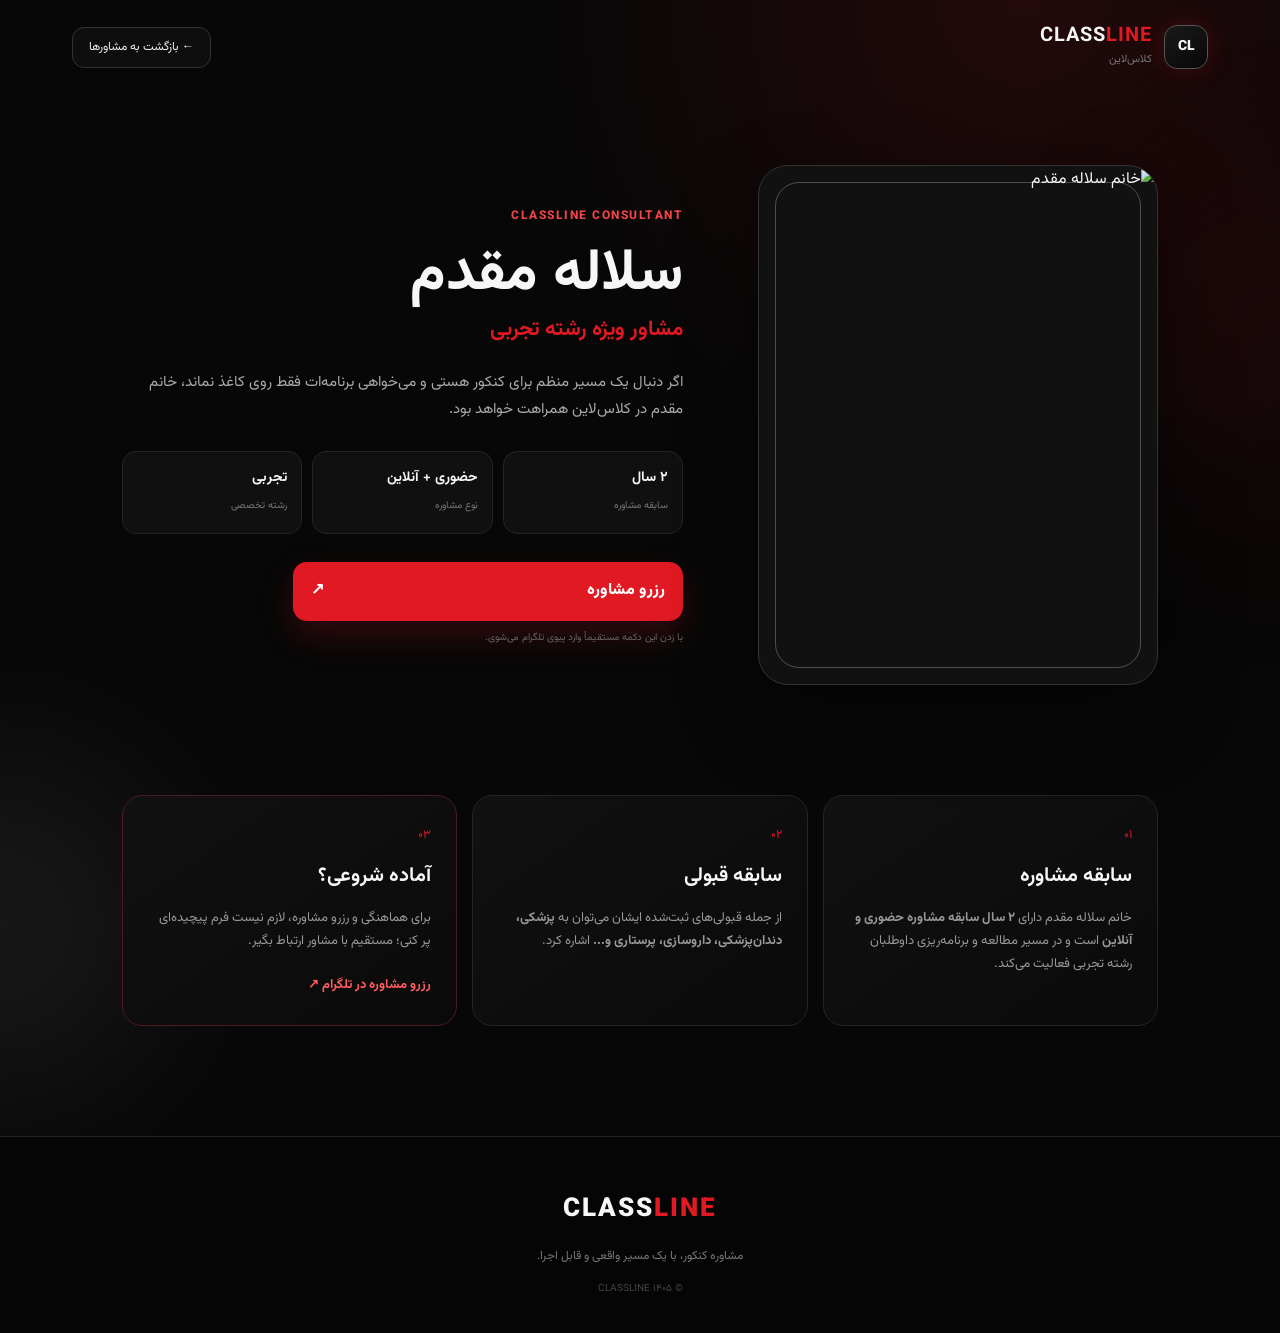
==== consultant.html @ 42ffed5f "Add files via upload" ====
<!DOCTYPE html>
<html lang="fa" dir="rtl">
<head>
<meta charset="UTF-8"><meta name="viewport" content="width=device-width, initial-scale=1.0"><meta name="theme-color" content="#090909">
<title>سلاله مقدم | مشاور کلاس‌لاین</title>
<link rel="preconnect" href="https://fonts.googleapis.com"><link rel="preconnect" href="https://fonts.gstatic.com" crossorigin>
<link href="https://fonts.googleapis.com/css2?family=Vazirmatn:wght@400;500;600;700;800;900&display=swap" rel="stylesheet"><link rel="stylesheet" href="style.css">
</head>
<body class="profile-page"><div class="glow glow-1"></div><div class="glow glow-2"></div>
<header class="nav"><a class="brand" href="index.html"><span class="brand-mark">CL</span><span><b>CLASS<span>LINE</span></b><small>کلاس‌لاین</small></span></a><a class="back" href="index.html">← بازگشت به مشاورها</a></header>
<main>
<section class="profile-hero">
  <div class="profile-photo"><div class="photo-ring"></div><img src="assets/salaleh-moghadam.jpg" alt="خانم سلاله مقدم"></div>
  <div class="profile-copy"><span class="kicker">CLASSLINE CONSULTANT</span><h1>سلاله مقدم</h1><h2>مشاور ویژه رشته تجربی</h2><p class="lead">اگر دنبال یک مسیر منظم برای کنکور هستی و می‌خواهی برنامه‌ات فقط روی کاغذ نماند، خانم مقدم در کلاس‌لاین همراهت خواهد بود.</p>
  <div class="stats"><div><strong>۲ سال</strong><span>سابقه مشاوره</span></div><div><strong>حضوری + آنلاین</strong><span>نوع مشاوره</span></div><div><strong>تجربی</strong><span>رشته تخصصی</span></div></div>
  <a class="reserve" href="https://t.me/mamadam_ak" target="_blank" rel="noopener"><span>رزرو مشاوره</span><b>↗</b></a>
  <small class="hint">با زدن این دکمه مستقیماً وارد پیوی تلگرام می‌شوی.</small>
  </div>
</section>
<section class="details"><div class="detail-box"><span class="number">۰۱</span><h3>سابقه مشاوره</h3><p>خانم سلاله مقدم دارای <strong>۲ سال سابقه مشاوره حضوری و آنلاین</strong> است و در مسیر مطالعه و برنامه‌ریزی داوطلبان رشته تجربی فعالیت می‌کند.</p></div><div class="detail-box"><span class="number">۰۲</span><h3>سابقه قبولی</h3><p>از جمله قبولی‌های ثبت‌شده ایشان می‌توان به <strong>پزشکی، دندان‌پزشکی، داروسازی، پرستاری و...</strong> اشاره کرد.</p></div><div class="detail-box highlight"><span class="number">۰۳</span><h3>آماده شروعی؟</h3><p>برای هماهنگی و رزرو مشاوره، لازم نیست فرم پیچیده‌ای پر کنی؛ مستقیم با مشاور ارتباط بگیر.</p><a href="https://t.me/mamadam_ak" target="_blank" rel="noopener">رزرو مشاوره در تلگرام ↗</a></div></section>
</main>
<footer><div class="footer-brand">CLASS<span>LINE</span></div><p>مشاوره کنکور، با یک مسیر واقعی و قابل اجرا.</p><small>© ۱۴۰۵ CLASSLINE</small></footer>
</body></html>
---- style.css ----
:root{--bg:#070707;--panel:#101010;--panel2:#151515;--red:#e01922;--red2:#ff3b3f;--white:#f6f6f6;--muted:#9a9a9a;--line:#252525}*{box-sizing:border-box}html{scroll-behavior:smooth}body{margin:0;background:radial-gradient(circle at 80% 0%,rgba(224,25,34,.13),transparent 30%),var(--bg);color:var(--white);font-family:Vazirmatn,Tahoma,sans-serif;line-height:1.8;overflow-x:hidden}.glow{position:fixed;width:350px;height:350px;border-radius:50%;filter:blur(100px);opacity:.08;pointer-events:none;z-index:-1}.glow-1{background:#e01922;top:20%;right:-180px}.glow-2{background:#fff;bottom:-200px;left:-180px}.nav{max-width:1180px;margin:auto;padding:25px 22px;display:flex;align-items:center;justify-content:space-between}.brand{display:flex;gap:12px;align-items:center;color:var(--white);text-decoration:none}.brand-mark{width:44px;height:44px;border:1px solid #555;border-radius:13px;display:grid;place-items:center;font-weight:900;font-size:14px;background:linear-gradient(145deg,#1a1a1a,#070707);box-shadow:0 0 25px rgba(224,25,34,.2)}.brand b{font-size:20px;letter-spacing:1px;display:block;line-height:1.1}.brand b span,.footer-brand span{color:var(--red)}.brand small{display:block;color:#777;font-size:11px;margin-top:3px}.telegram-mini,.back{border:1px solid #333;color:#eee;text-decoration:none;padding:9px 16px;border-radius:12px;font-size:13px;background:#0e0e0e;transition:.25s}.telegram-mini:hover,.back:hover{border-color:var(--red);color:#fff}.hero{max-width:1180px;margin:30px auto 100px;padding:40px 22px;min-height:540px;display:grid;grid-template-columns:1.2fr .8fr;align-items:center;gap:40px}.eyebrow,.kicker{color:#f04449;font-size:12px;font-weight:800;letter-spacing:1.5px}.hero h1{font-size:clamp(42px,6vw,76px);line-height:1.25;margin:16px 0;font-weight:900;letter-spacing:-2px}.hero h1 span{color:var(--red)}.hero p{color:var(--muted);max-width:650px;font-size:16px}.hero-btn{display:inline-flex;gap:25px;align-items:center;margin-top:20px;background:var(--red);color:white;text-decoration:none;padding:13px 21px;border-radius:13px;font-weight:700;box-shadow:0 10px 35px rgba(224,25,34,.18)}.hero-orb{width:330px;height:330px;border-radius:50%;margin:auto;display:grid;place-items:center;position:relative;background:radial-gradient(circle,#191919 0%,#0a0a0a 62%,transparent 63%)}.ring,.ring:after{position:absolute;inset:0;border-radius:50%;border:1px solid rgba(255,255,255,.4);box-shadow:0 0 35px rgba(224,25,34,.35)}.ring:after{content:"";inset:14px;border-color:var(--red);box-shadow:none}.orb-text{text-align:center;font-size:68px;font-weight:900;line-height:.8;opacity:.9}.orb-text small{font-size:10px;letter-spacing:4px;color:#777}.section,.why{max-width:1180px;margin:0 auto 100px;padding:0 22px}.section-head{display:flex;justify-content:space-between;gap:30px;align-items:end;margin-bottom:30px}.section-head h2{font-size:34px;margin:7px 0 0}.section-head p{color:var(--muted);max-width:430px;font-size:14px}.grid{display:grid;grid-template-columns:repeat(3,1fr);gap:18px}.card{display:block;color:inherit;text-decoration:none;background:linear-gradient(145deg,#151515,#0c0c0c);border:1px solid var(--line);border-radius:22px;overflow:hidden;transition:.3s;min-height:450px}.card:hover{transform:translateY(-6px);border-color:#4b1b1e;box-shadow:0 20px 50px rgba(0,0,0,.35)}.card-photo{height:285px;position:relative;overflow:hidden;background:#111}.card-photo img{width:100%;height:100%;object-fit:cover;object-position:center 38%;filter:saturate(.9);transition:.4s}.card:hover img{transform:scale(1.04)}.online{position:absolute;bottom:12px;right:12px;background:rgba(0,0,0,.75);border:1px solid #3a3a3a;border-radius:9px;padding:4px 9px;font-size:11px}.card-body{padding:20px}.tag{font-size:11px;color:#ff666b;background:rgba(224,25,34,.09);border:1px solid rgba(224,25,34,.2);padding:4px 9px;border-radius:8px}.card h3{font-size:25px;margin:12px 0 2px}.card p{color:var(--muted);font-size:13px;margin:0}.card-link{margin-top:20px;color:#ddd;font-size:13px;display:flex;justify-content:space-between}.coming{cursor:default;opacity:.58;display:flex;flex-direction:column}.coming-icon{height:285px;display:grid;place-items:center;font-size:80px;font-weight:200;color:#333;background:radial-gradient(circle,#181818,#0b0b0b)}.features{display:grid;grid-template-columns:repeat(3,1fr);gap:15px}.features>div{padding:25px;border:1px solid var(--line);border-radius:18px;background:#0c0c0c}.features b,.number{color:var(--red);font-size:12px}.features h3{margin:10px 0 3px}.features p{color:var(--muted);font-size:13px}.profile-hero{max-width:1080px;margin:50px auto 90px;padding:20px 22px;display:grid;grid-template-columns:400px 1fr;gap:75px;align-items:center}.profile-photo{height:520px;border-radius:30px;background:#111;border:1px solid #333;position:relative;overflow:hidden;box-shadow:0 30px 80px rgba(0,0,0,.45)}.profile-photo img{width:100%;height:100%;object-fit:cover;object-position:center 40%}.photo-ring{position:absolute;inset:16px;border:1px solid rgba(255,255,255,.25);border-radius:24px;z-index:2;pointer-events:none}.profile-copy h1{font-size:58px;line-height:1.2;margin:10px 0 0}.profile-copy h2{color:var(--red);font-size:21px;margin:0 0 20px}.lead{color:#aaa;font-size:15px;max-width:650px}.stats{display:grid;grid-template-columns:repeat(3,1fr);gap:10px;margin:28px 0}.stats div{background:#101010;border:1px solid #252525;border-radius:14px;padding:14px}.stats strong{display:block;font-size:14px}.stats span{font-size:10px;color:#777}.reserve{display:flex;align-items:center;justify-content:space-between;text-decoration:none;color:white;background:var(--red);padding:15px 18px;border-radius:14px;font-weight:800;max-width:390px;box-shadow:0 14px 35px rgba(224,25,34,.2);transition:.25s}.reserve:hover{transform:translateY(-2px);background:#f1252d}.hint{display:block;color:#666;font-size:10px;margin-top:8px}.details{max-width:1080px;margin:0 auto 110px;padding:0 22px;display:grid;grid-template-columns:repeat(3,1fr);gap:15px}.detail-box{padding:25px;border:1px solid var(--line);border-radius:20px;background:linear-gradient(145deg,#111,#0a0a0a)}.detail-box h3{font-size:20px;margin:8px 0}.detail-box p{color:#999;font-size:13px}.detail-box.highlight{border-color:#4b1b1e}.detail-box a{display:inline-block;color:#ff5c61;text-decoration:none;font-size:13px;font-weight:700;margin-top:8px}footer{border-top:1px solid var(--line);text-align:center;padding:50px 22px 35px;background:#050505}footer .footer-brand{font-size:26px;font-weight:900;letter-spacing:2px}footer p{color:#777;font-size:12px}footer a{color:#eee;text-decoration:none;font-size:13px;display:inline-block;margin:8px 0 20px}footer small{display:block;color:#444;font-size:10px}.back{font-size:12px}
@media(max-width:800px){.nav{padding:18px}.telegram-mini{font-size:11px;padding:7px 10px}.hero{grid-template-columns:1fr;text-align:center;margin-top:5px;padding-top:35px}.hero p{margin-left:auto;margin-right:auto}.hero-orb{width:250px;height:250px;order:-1}.orb-text{font-size:50px}.section-head{display:block}.section-head p{margin-top:8px}.grid,.features,.details{grid-template-columns:1fr}.profile-hero{grid-template-columns:1fr;gap:35px;margin-top:25px}.profile-photo{height:430px;max-width:430px;margin:auto;width:100%}.profile-copy{text-align:right}.profile-copy h1{font-size:44px}.stats{grid-template-columns:1fr 1fr}.stats div:last-child{grid-column:1/-1}.reserve{max-width:none}.back{padding:7px 10px;font-size:10px}}
@media(max-width:430px){.brand b{font-size:16px}.brand-mark{width:38px;height:38px}.hero h1{font-size:39px}.hero-orb{width:220px;height:220px}.card-photo,.coming-icon{height:260px}.profile-photo{height:380px}.stats{grid-template-columns:1fr}.stats div:last-child{grid-column:auto}}
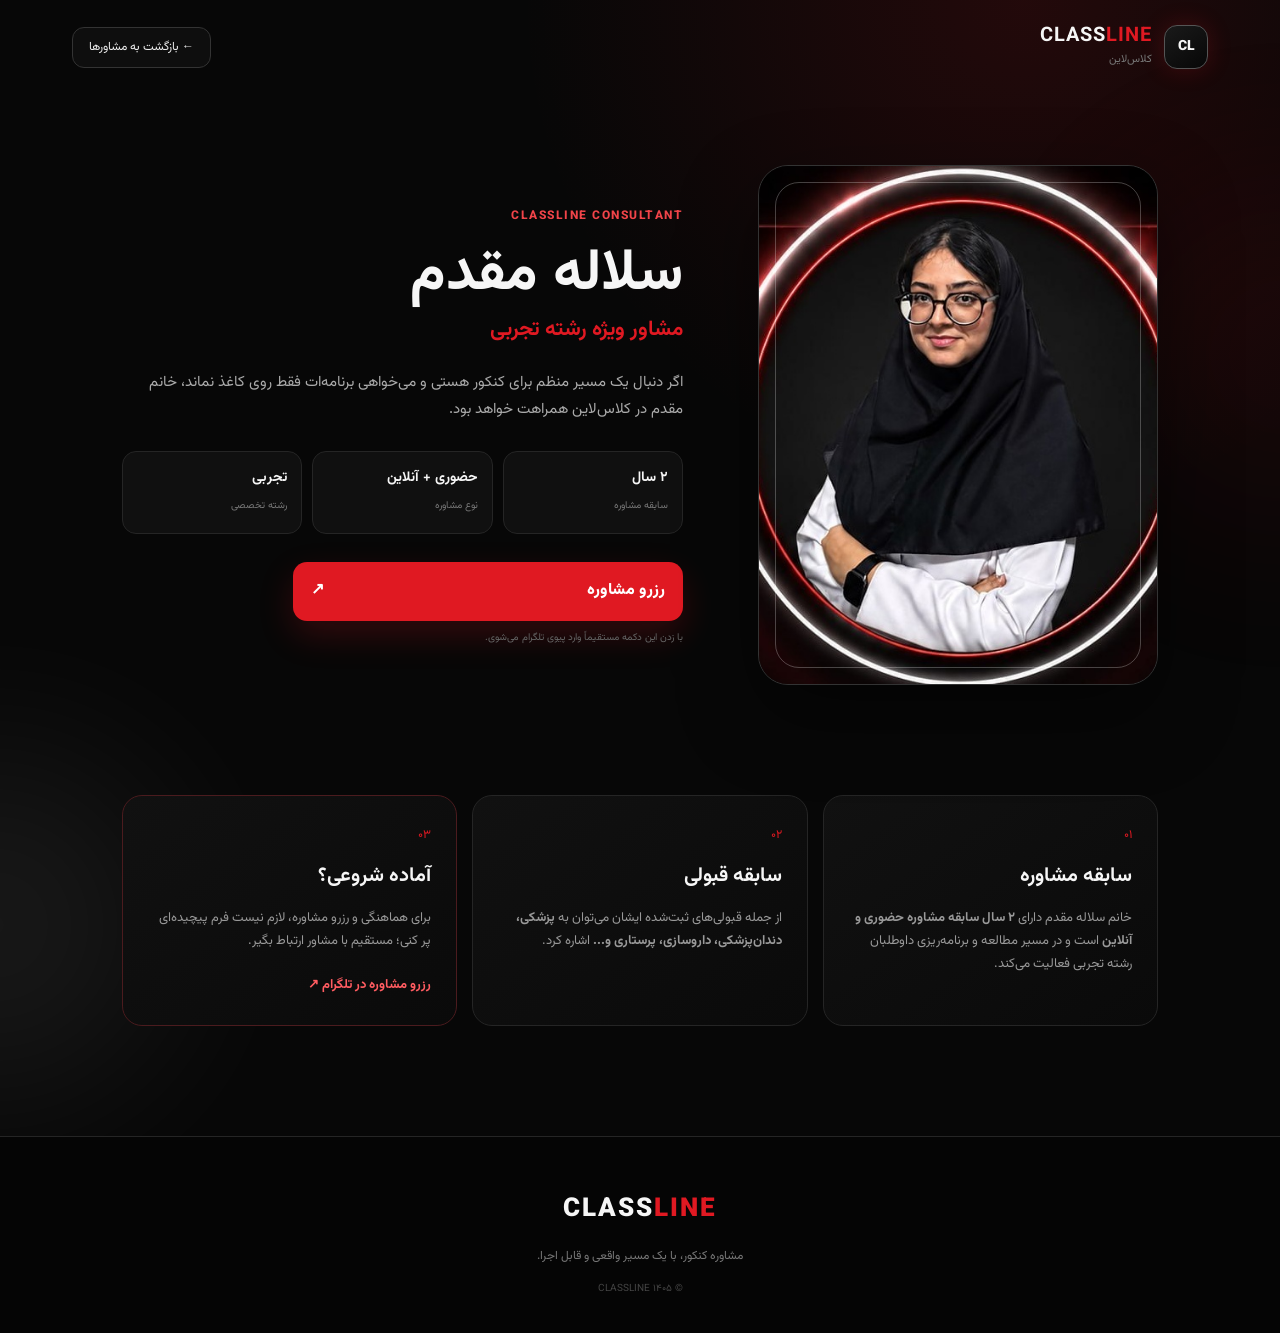
==== commit 2d8072e7: "Add files via upload" ====
--- a/consultant.html
+++ b/consultant.html
@@ -10,7 +10,7 @@
 <header class="nav"><a class="brand" href="index.html"><span class="brand-mark">CL</span><span><b>CLASS<span>LINE</span></b><small>کلاس‌لاین</small></span></a><a class="back" href="index.html">← بازگشت به مشاورها</a></header>
 <main>
 <section class="profile-hero">
-  <div class="profile-photo"><div class="photo-ring"></div><img src="assets/salaleh-moghadam.jpg" alt="خانم سلاله مقدم"></div>
+  <div class="profile-photo"><div class="photo-ring"></div><img src="salaleh-moghadam.jpg" alt="خانم سلاله مقدم"></div>
   <div class="profile-copy"><span class="kicker">CLASSLINE CONSULTANT</span><h1>سلاله مقدم</h1><h2>مشاور ویژه رشته تجربی</h2><p class="lead">اگر دنبال یک مسیر منظم برای کنکور هستی و می‌خواهی برنامه‌ات فقط روی کاغذ نماند، خانم مقدم در کلاس‌لاین همراهت خواهد بود.</p>
   <div class="stats"><div><strong>۲ سال</strong><span>سابقه مشاوره</span></div><div><strong>حضوری + آنلاین</strong><span>نوع مشاوره</span></div><div><strong>تجربی</strong><span>رشته تخصصی</span></div></div>
   <a class="reserve" href="https://t.me/mamadam_ak" target="_blank" rel="noopener"><span>رزرو مشاوره</span><b>↗</b></a>
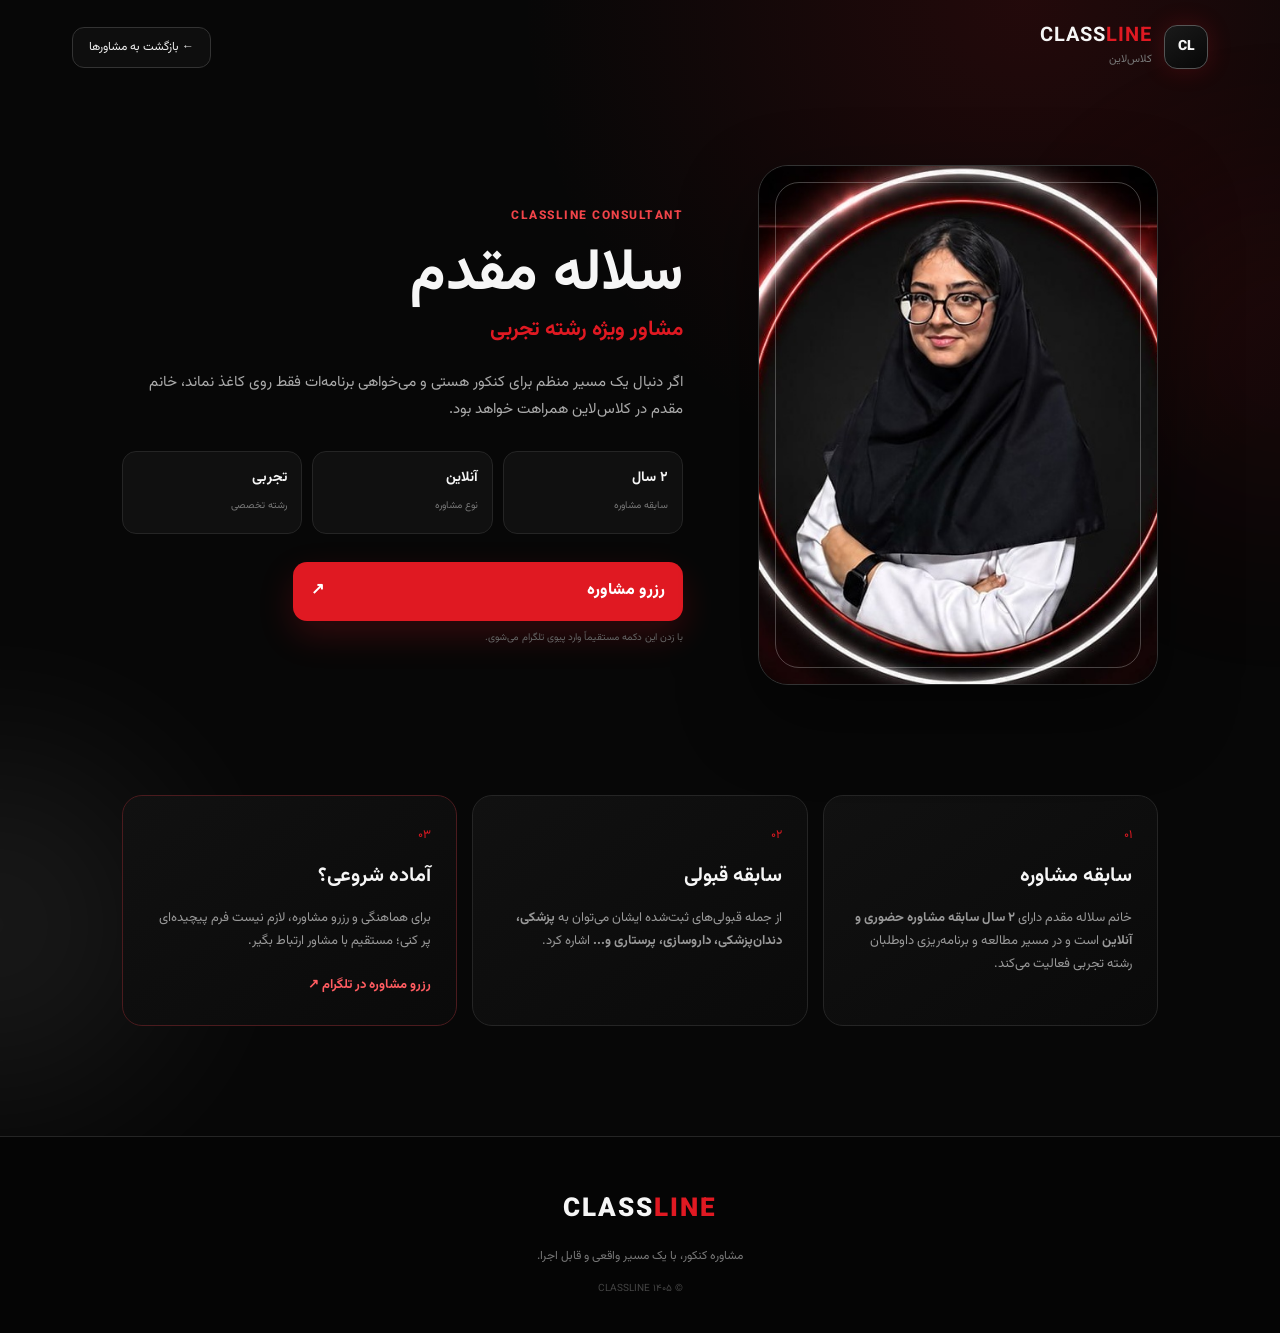
==== commit 8b62edb4: "Update consultant.html" ====
--- a/consultant.html
+++ b/consultant.html
@@ -12,7 +12,7 @@
 <section class="profile-hero">
   <div class="profile-photo"><div class="photo-ring"></div><img src="salaleh-moghadam.jpg" alt="خانم سلاله مقدم"></div>
   <div class="profile-copy"><span class="kicker">CLASSLINE CONSULTANT</span><h1>سلاله مقدم</h1><h2>مشاور ویژه رشته تجربی</h2><p class="lead">اگر دنبال یک مسیر منظم برای کنکور هستی و می‌خواهی برنامه‌ات فقط روی کاغذ نماند، خانم مقدم در کلاس‌لاین همراهت خواهد بود.</p>
-  <div class="stats"><div><strong>۲ سال</strong><span>سابقه مشاوره</span></div><div><strong>حضوری + آنلاین</strong><span>نوع مشاوره</span></div><div><strong>تجربی</strong><span>رشته تخصصی</span></div></div>
+  <div class="stats"><div><strong>۲ سال</strong><span>سابقه مشاوره</span></div><div><strong> آنلاین</strong><span>نوع مشاوره</span></div><div><strong>تجربی</strong><span>رشته تخصصی</span></div></div>
   <a class="reserve" href="https://t.me/mamadam_ak" target="_blank" rel="noopener"><span>رزرو مشاوره</span><b>↗</b></a>
   <small class="hint">با زدن این دکمه مستقیماً وارد پیوی تلگرام می‌شوی.</small>
   </div>
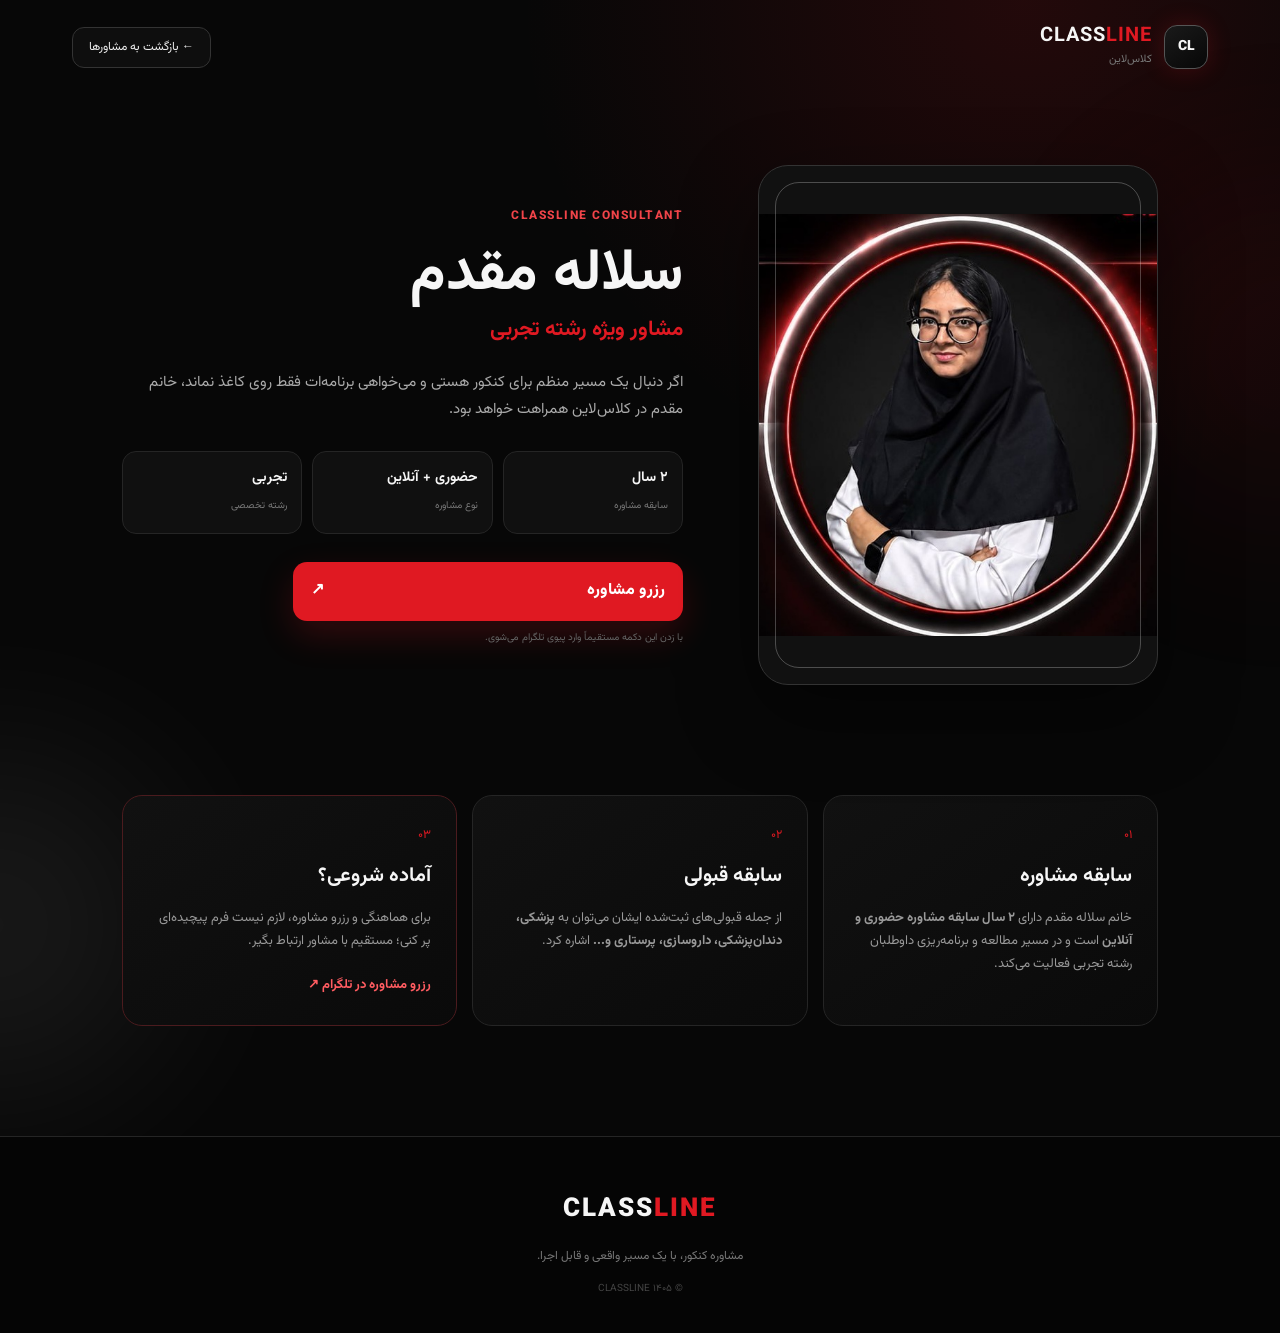
==== commit b8a6e3f0: "Add files via upload" ====
--- a/consultant.html
+++ b/consultant.html
@@ -12,7 +12,7 @@
 <section class="profile-hero">
   <div class="profile-photo"><div class="photo-ring"></div><img src="salaleh-moghadam.jpg" alt="خانم سلاله مقدم"></div>
   <div class="profile-copy"><span class="kicker">CLASSLINE CONSULTANT</span><h1>سلاله مقدم</h1><h2>مشاور ویژه رشته تجربی</h2><p class="lead">اگر دنبال یک مسیر منظم برای کنکور هستی و می‌خواهی برنامه‌ات فقط روی کاغذ نماند، خانم مقدم در کلاس‌لاین همراهت خواهد بود.</p>
-  <div class="stats"><div><strong>۲ سال</strong><span>سابقه مشاوره</span></div><div><strong> آنلاین</strong><span>نوع مشاوره</span></div><div><strong>تجربی</strong><span>رشته تخصصی</span></div></div>
+  <div class="stats"><div><strong>۲ سال</strong><span>سابقه مشاوره</span></div><div><strong>حضوری + آنلاین</strong><span>نوع مشاوره</span></div><div><strong>تجربی</strong><span>رشته تخصصی</span></div></div>
   <a class="reserve" href="https://t.me/mamadam_ak" target="_blank" rel="noopener"><span>رزرو مشاوره</span><b>↗</b></a>
   <small class="hint">با زدن این دکمه مستقیماً وارد پیوی تلگرام می‌شوی.</small>
   </div>
--- a/style.css
+++ b/style.css
@@ -1,3 +1,3 @@
-:root{--bg:#070707;--panel:#101010;--panel2:#151515;--red:#e01922;--red2:#ff3b3f;--white:#f6f6f6;--muted:#9a9a9a;--line:#252525}*{box-sizing:border-box}html{scroll-behavior:smooth}body{margin:0;background:radial-gradient(circle at 80% 0%,rgba(224,25,34,.13),transparent 30%),var(--bg);color:var(--white);font-family:Vazirmatn,Tahoma,sans-serif;line-height:1.8;overflow-x:hidden}.glow{position:fixed;width:350px;height:350px;border-radius:50%;filter:blur(100px);opacity:.08;pointer-events:none;z-index:-1}.glow-1{background:#e01922;top:20%;right:-180px}.glow-2{background:#fff;bottom:-200px;left:-180px}.nav{max-width:1180px;margin:auto;padding:25px 22px;display:flex;align-items:center;justify-content:space-between}.brand{display:flex;gap:12px;align-items:center;color:var(--white);text-decoration:none}.brand-mark{width:44px;height:44px;border:1px solid #555;border-radius:13px;display:grid;place-items:center;font-weight:900;font-size:14px;background:linear-gradient(145deg,#1a1a1a,#070707);box-shadow:0 0 25px rgba(224,25,34,.2)}.brand b{font-size:20px;letter-spacing:1px;display:block;line-height:1.1}.brand b span,.footer-brand span{color:var(--red)}.brand small{display:block;color:#777;font-size:11px;margin-top:3px}.telegram-mini,.back{border:1px solid #333;color:#eee;text-decoration:none;padding:9px 16px;border-radius:12px;font-size:13px;background:#0e0e0e;transition:.25s}.telegram-mini:hover,.back:hover{border-color:var(--red);color:#fff}.hero{max-width:1180px;margin:30px auto 100px;padding:40px 22px;min-height:540px;display:grid;grid-template-columns:1.2fr .8fr;align-items:center;gap:40px}.eyebrow,.kicker{color:#f04449;font-size:12px;font-weight:800;letter-spacing:1.5px}.hero h1{font-size:clamp(42px,6vw,76px);line-height:1.25;margin:16px 0;font-weight:900;letter-spacing:-2px}.hero h1 span{color:var(--red)}.hero p{color:var(--muted);max-width:650px;font-size:16px}.hero-btn{display:inline-flex;gap:25px;align-items:center;margin-top:20px;background:var(--red);color:white;text-decoration:none;padding:13px 21px;border-radius:13px;font-weight:700;box-shadow:0 10px 35px rgba(224,25,34,.18)}.hero-orb{width:330px;height:330px;border-radius:50%;margin:auto;display:grid;place-items:center;position:relative;background:radial-gradient(circle,#191919 0%,#0a0a0a 62%,transparent 63%)}.ring,.ring:after{position:absolute;inset:0;border-radius:50%;border:1px solid rgba(255,255,255,.4);box-shadow:0 0 35px rgba(224,25,34,.35)}.ring:after{content:"";inset:14px;border-color:var(--red);box-shadow:none}.orb-text{text-align:center;font-size:68px;font-weight:900;line-height:.8;opacity:.9}.orb-text small{font-size:10px;letter-spacing:4px;color:#777}.section,.why{max-width:1180px;margin:0 auto 100px;padding:0 22px}.section-head{display:flex;justify-content:space-between;gap:30px;align-items:end;margin-bottom:30px}.section-head h2{font-size:34px;margin:7px 0 0}.section-head p{color:var(--muted);max-width:430px;font-size:14px}.grid{display:grid;grid-template-columns:repeat(3,1fr);gap:18px}.card{display:block;color:inherit;text-decoration:none;background:linear-gradient(145deg,#151515,#0c0c0c);border:1px solid var(--line);border-radius:22px;overflow:hidden;transition:.3s;min-height:450px}.card:hover{transform:translateY(-6px);border-color:#4b1b1e;box-shadow:0 20px 50px rgba(0,0,0,.35)}.card-photo{height:285px;position:relative;overflow:hidden;background:#111}.card-photo img{width:100%;height:100%;object-fit:cover;object-position:center 38%;filter:saturate(.9);transition:.4s}.card:hover img{transform:scale(1.04)}.online{position:absolute;bottom:12px;right:12px;background:rgba(0,0,0,.75);border:1px solid #3a3a3a;border-radius:9px;padding:4px 9px;font-size:11px}.card-body{padding:20px}.tag{font-size:11px;color:#ff666b;background:rgba(224,25,34,.09);border:1px solid rgba(224,25,34,.2);padding:4px 9px;border-radius:8px}.card h3{font-size:25px;margin:12px 0 2px}.card p{color:var(--muted);font-size:13px;margin:0}.card-link{margin-top:20px;color:#ddd;font-size:13px;display:flex;justify-content:space-between}.coming{cursor:default;opacity:.58;display:flex;flex-direction:column}.coming-icon{height:285px;display:grid;place-items:center;font-size:80px;font-weight:200;color:#333;background:radial-gradient(circle,#181818,#0b0b0b)}.features{display:grid;grid-template-columns:repeat(3,1fr);gap:15px}.features>div{padding:25px;border:1px solid var(--line);border-radius:18px;background:#0c0c0c}.features b,.number{color:var(--red);font-size:12px}.features h3{margin:10px 0 3px}.features p{color:var(--muted);font-size:13px}.profile-hero{max-width:1080px;margin:50px auto 90px;padding:20px 22px;display:grid;grid-template-columns:400px 1fr;gap:75px;align-items:center}.profile-photo{height:520px;border-radius:30px;background:#111;border:1px solid #333;position:relative;overflow:hidden;box-shadow:0 30px 80px rgba(0,0,0,.45)}.profile-photo img{width:100%;height:100%;object-fit:cover;object-position:center 40%}.photo-ring{position:absolute;inset:16px;border:1px solid rgba(255,255,255,.25);border-radius:24px;z-index:2;pointer-events:none}.profile-copy h1{font-size:58px;line-height:1.2;margin:10px 0 0}.profile-copy h2{color:var(--red);font-size:21px;margin:0 0 20px}.lead{color:#aaa;font-size:15px;max-width:650px}.stats{display:grid;grid-template-columns:repeat(3,1fr);gap:10px;margin:28px 0}.stats div{background:#101010;border:1px solid #252525;border-radius:14px;padding:14px}.stats strong{display:block;font-size:14px}.stats span{font-size:10px;color:#777}.reserve{display:flex;align-items:center;justify-content:space-between;text-decoration:none;color:white;background:var(--red);padding:15px 18px;border-radius:14px;font-weight:800;max-width:390px;box-shadow:0 14px 35px rgba(224,25,34,.2);transition:.25s}.reserve:hover{transform:translateY(-2px);background:#f1252d}.hint{display:block;color:#666;font-size:10px;margin-top:8px}.details{max-width:1080px;margin:0 auto 110px;padding:0 22px;display:grid;grid-template-columns:repeat(3,1fr);gap:15px}.detail-box{padding:25px;border:1px solid var(--line);border-radius:20px;background:linear-gradient(145deg,#111,#0a0a0a)}.detail-box h3{font-size:20px;margin:8px 0}.detail-box p{color:#999;font-size:13px}.detail-box.highlight{border-color:#4b1b1e}.detail-box a{display:inline-block;color:#ff5c61;text-decoration:none;font-size:13px;font-weight:700;margin-top:8px}footer{border-top:1px solid var(--line);text-align:center;padding:50px 22px 35px;background:#050505}footer .footer-brand{font-size:26px;font-weight:900;letter-spacing:2px}footer p{color:#777;font-size:12px}footer a{color:#eee;text-decoration:none;font-size:13px;display:inline-block;margin:8px 0 20px}footer small{display:block;color:#444;font-size:10px}.back{font-size:12px}
+:root{--bg:#070707;--panel:#101010;--panel2:#151515;--red:#e01922;--red2:#ff3b3f;--white:#f6f6f6;--muted:#9a9a9a;--line:#252525}*{box-sizing:border-box}html{scroll-behavior:smooth}body{margin:0;background:radial-gradient(circle at 80% 0%,rgba(224,25,34,.13),transparent 30%),var(--bg);color:var(--white);font-family:Vazirmatn,Tahoma,sans-serif;line-height:1.8;overflow-x:hidden}.glow{position:fixed;width:350px;height:350px;border-radius:50%;filter:blur(100px);opacity:.08;pointer-events:none;z-index:-1}.glow-1{background:#e01922;top:20%;right:-180px}.glow-2{background:#fff;bottom:-200px;left:-180px}.nav{max-width:1180px;margin:auto;padding:25px 22px;display:flex;align-items:center;justify-content:space-between}.brand{display:flex;gap:12px;align-items:center;color:var(--white);text-decoration:none}.brand-mark{width:44px;height:44px;border:1px solid #555;border-radius:13px;display:grid;place-items:center;font-weight:900;font-size:14px;background:linear-gradient(145deg,#1a1a1a,#070707);box-shadow:0 0 25px rgba(224,25,34,.2)}.brand b{font-size:20px;letter-spacing:1px;display:block;line-height:1.1}.brand b span,.footer-brand span{color:var(--red)}.brand small{display:block;color:#777;font-size:11px;margin-top:3px}.telegram-mini,.back{border:1px solid #333;color:#eee;text-decoration:none;padding:9px 16px;border-radius:12px;font-size:13px;background:#0e0e0e;transition:.25s}.telegram-mini:hover,.back:hover{border-color:var(--red);color:#fff}.hero{max-width:1180px;margin:30px auto 100px;padding:40px 22px;min-height:540px;display:grid;grid-template-columns:1.2fr .8fr;align-items:center;gap:40px}.eyebrow,.kicker{color:#f04449;font-size:12px;font-weight:800;letter-spacing:1.5px}.hero h1{font-size:clamp(42px,6vw,76px);line-height:1.25;margin:16px 0;font-weight:900;letter-spacing:-2px}.hero h1 span{color:var(--red)}.hero p{color:var(--muted);max-width:650px;font-size:16px}.hero-btn{display:inline-flex;gap:25px;align-items:center;margin-top:20px;background:var(--red);color:white;text-decoration:none;padding:13px 21px;border-radius:13px;font-weight:700;box-shadow:0 10px 35px rgba(224,25,34,.18)}.hero-orb{width:330px;height:330px;border-radius:50%;margin:auto;display:grid;place-items:center;position:relative;background:radial-gradient(circle,#191919 0%,#0a0a0a 62%,transparent 63%)}.ring,.ring:after{position:absolute;inset:0;border-radius:50%;border:1px solid rgba(255,255,255,.4);box-shadow:0 0 35px rgba(224,25,34,.35)}.ring:after{content:"";inset:14px;border-color:var(--red);box-shadow:none}.orb-text{text-align:center;font-size:68px;font-weight:900;line-height:.8;opacity:.9}.orb-text small{font-size:10px;letter-spacing:4px;color:#777}.section,.why{max-width:1180px;margin:0 auto 100px;padding:0 22px}.section-head{display:flex;justify-content:space-between;gap:30px;align-items:end;margin-bottom:30px}.section-head h2{font-size:34px;margin:7px 0 0}.section-head p{color:var(--muted);max-width:430px;font-size:14px}.grid{display:grid;grid-template-columns:repeat(3,1fr);gap:18px}.card{display:block;color:inherit;text-decoration:none;background:linear-gradient(145deg,#151515,#0c0c0c);border:1px solid var(--line);border-radius:22px;overflow:hidden;transition:.3s;min-height:450px}.card:hover{transform:translateY(-6px);border-color:#4b1b1e;box-shadow:0 20px 50px rgba(0,0,0,.35)}.card-photo{height:285px;position:relative;overflow:hidden;background:#111}.card-photo img{width:100%;height:100%;object-fit:contain;object-position:center;filter:saturate(.9);transition:.4s}.card:hover img{transform:none}.online{position:absolute;bottom:12px;right:12px;background:rgba(0,0,0,.75);border:1px solid #3a3a3a;border-radius:9px;padding:4px 9px;font-size:11px}.card-body{padding:20px}.tag{font-size:11px;color:#ff666b;background:rgba(224,25,34,.09);border:1px solid rgba(224,25,34,.2);padding:4px 9px;border-radius:8px}.card h3{font-size:25px;margin:12px 0 2px}.card p{color:var(--muted);font-size:13px;margin:0}.card-link{margin-top:20px;color:#ddd;font-size:13px;display:flex;justify-content:space-between}.coming{cursor:default;opacity:.58;display:flex;flex-direction:column}.coming-icon{height:285px;display:grid;place-items:center;font-size:80px;font-weight:200;color:#333;background:radial-gradient(circle,#181818,#0b0b0b)}.features{display:grid;grid-template-columns:repeat(3,1fr);gap:15px}.features>div{padding:25px;border:1px solid var(--line);border-radius:18px;background:#0c0c0c}.features b,.number{color:var(--red);font-size:12px}.features h3{margin:10px 0 3px}.features p{color:var(--muted);font-size:13px}.profile-hero{max-width:1080px;margin:50px auto 90px;padding:20px 22px;display:grid;grid-template-columns:400px 1fr;gap:75px;align-items:center}.profile-photo{height:520px;border-radius:30px;background:#111;border:1px solid #333;position:relative;overflow:hidden;box-shadow:0 30px 80px rgba(0,0,0,.45)}.profile-photo img{width:100%;height:100%;object-fit:contain;object-position:center}.photo-ring{position:absolute;inset:16px;border:1px solid rgba(255,255,255,.25);border-radius:24px;z-index:2;pointer-events:none}.profile-copy h1{font-size:58px;line-height:1.2;margin:10px 0 0}.profile-copy h2{color:var(--red);font-size:21px;margin:0 0 20px}.lead{color:#aaa;font-size:15px;max-width:650px}.stats{display:grid;grid-template-columns:repeat(3,1fr);gap:10px;margin:28px 0}.stats div{background:#101010;border:1px solid #252525;border-radius:14px;padding:14px}.stats strong{display:block;font-size:14px}.stats span{font-size:10px;color:#777}.reserve{display:flex;align-items:center;justify-content:space-between;text-decoration:none;color:white;background:var(--red);padding:15px 18px;border-radius:14px;font-weight:800;max-width:390px;box-shadow:0 14px 35px rgba(224,25,34,.2);transition:.25s}.reserve:hover{transform:translateY(-2px);background:#f1252d}.hint{display:block;color:#666;font-size:10px;margin-top:8px}.details{max-width:1080px;margin:0 auto 110px;padding:0 22px;display:grid;grid-template-columns:repeat(3,1fr);gap:15px}.detail-box{padding:25px;border:1px solid var(--line);border-radius:20px;background:linear-gradient(145deg,#111,#0a0a0a)}.detail-box h3{font-size:20px;margin:8px 0}.detail-box p{color:#999;font-size:13px}.detail-box.highlight{border-color:#4b1b1e}.detail-box a{display:inline-block;color:#ff5c61;text-decoration:none;font-size:13px;font-weight:700;margin-top:8px}footer{border-top:1px solid var(--line);text-align:center;padding:50px 22px 35px;background:#050505}footer .footer-brand{font-size:26px;font-weight:900;letter-spacing:2px}footer p{color:#777;font-size:12px}footer a{color:#eee;text-decoration:none;font-size:13px;display:inline-block;margin:8px 0 20px}footer small{display:block;color:#444;font-size:10px}.back{font-size:12px}
 @media(max-width:800px){.nav{padding:18px}.telegram-mini{font-size:11px;padding:7px 10px}.hero{grid-template-columns:1fr;text-align:center;margin-top:5px;padding-top:35px}.hero p{margin-left:auto;margin-right:auto}.hero-orb{width:250px;height:250px;order:-1}.orb-text{font-size:50px}.section-head{display:block}.section-head p{margin-top:8px}.grid,.features,.details{grid-template-columns:1fr}.profile-hero{grid-template-columns:1fr;gap:35px;margin-top:25px}.profile-photo{height:430px;max-width:430px;margin:auto;width:100%}.profile-copy{text-align:right}.profile-copy h1{font-size:44px}.stats{grid-template-columns:1fr 1fr}.stats div:last-child{grid-column:1/-1}.reserve{max-width:none}.back{padding:7px 10px;font-size:10px}}
 @media(max-width:430px){.brand b{font-size:16px}.brand-mark{width:38px;height:38px}.hero h1{font-size:39px}.hero-orb{width:220px;height:220px}.card-photo,.coming-icon{height:260px}.profile-photo{height:380px}.stats{grid-template-columns:1fr}.stats div:last-child{grid-column:auto}}
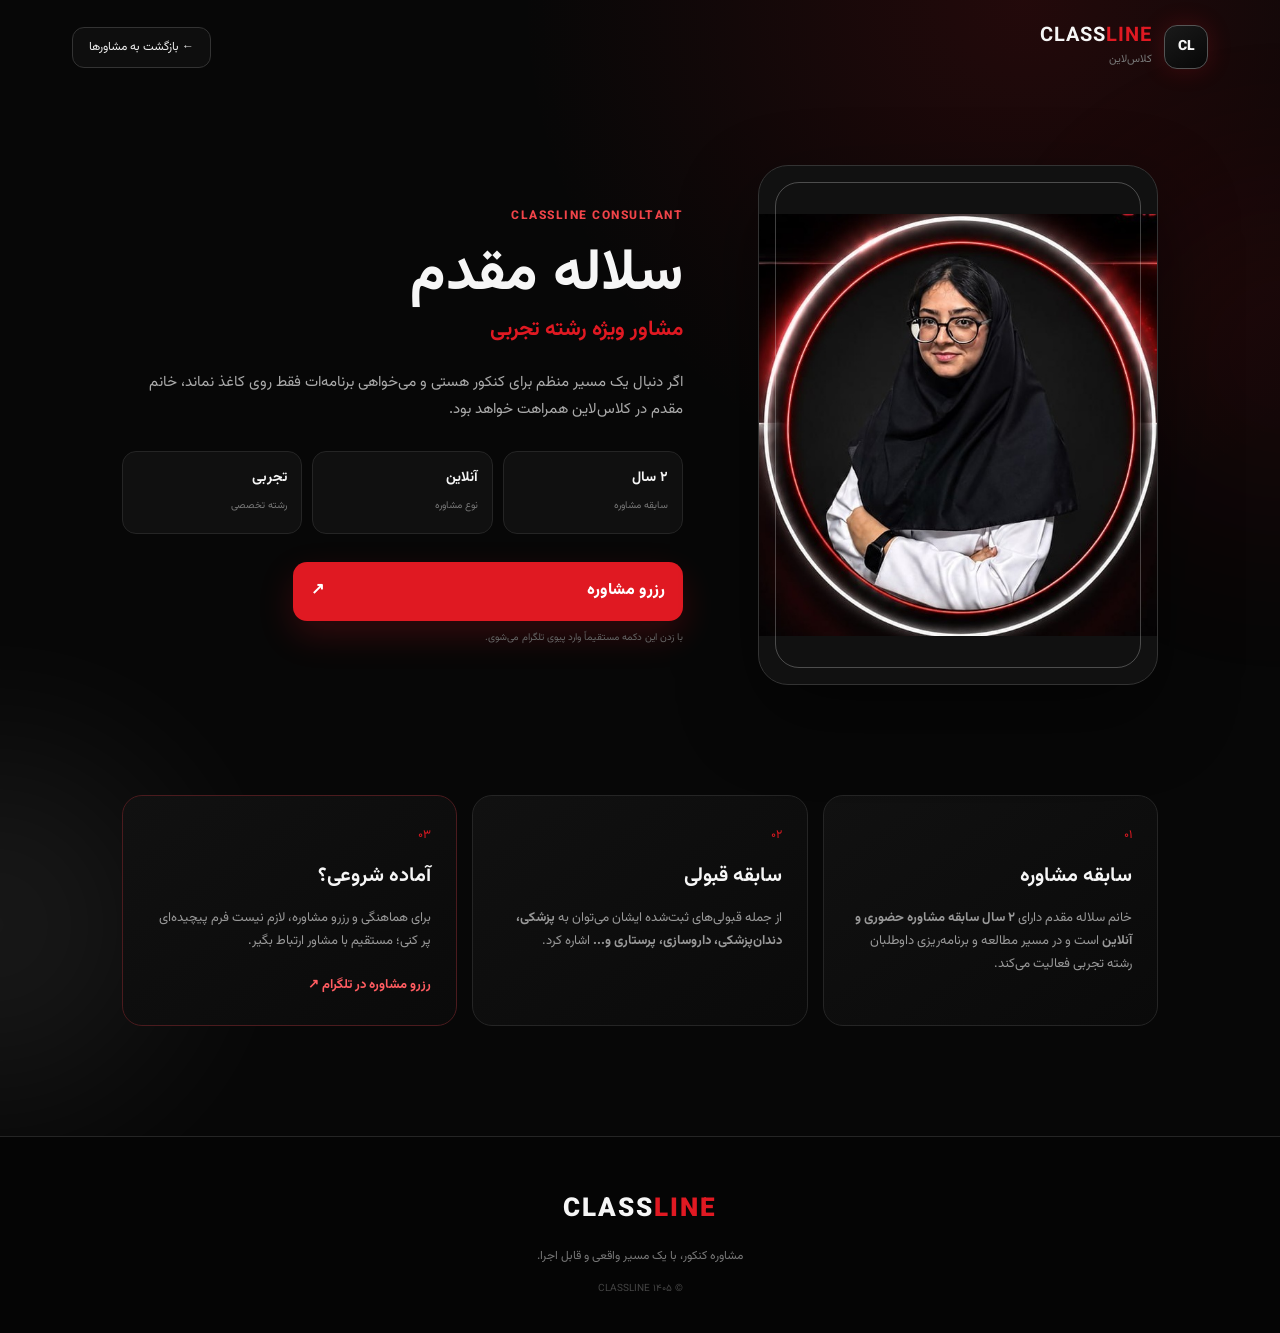
==== commit f26d6088: "Update consultant.html" ====
--- a/consultant.html
+++ b/consultant.html
@@ -12,7 +12,7 @@
 <section class="profile-hero">
   <div class="profile-photo"><div class="photo-ring"></div><img src="salaleh-moghadam.jpg" alt="خانم سلاله مقدم"></div>
   <div class="profile-copy"><span class="kicker">CLASSLINE CONSULTANT</span><h1>سلاله مقدم</h1><h2>مشاور ویژه رشته تجربی</h2><p class="lead">اگر دنبال یک مسیر منظم برای کنکور هستی و می‌خواهی برنامه‌ات فقط روی کاغذ نماند، خانم مقدم در کلاس‌لاین همراهت خواهد بود.</p>
-  <div class="stats"><div><strong>۲ سال</strong><span>سابقه مشاوره</span></div><div><strong>حضوری + آنلاین</strong><span>نوع مشاوره</span></div><div><strong>تجربی</strong><span>رشته تخصصی</span></div></div>
+  <div class="stats"><div><strong>۲ سال</strong><span>سابقه مشاوره</span></div><div><strong> آنلاین</strong><span>نوع مشاوره</span></div><div><strong>تجربی</strong><span>رشته تخصصی</span></div></div>
   <a class="reserve" href="https://t.me/mamadam_ak" target="_blank" rel="noopener"><span>رزرو مشاوره</span><b>↗</b></a>
   <small class="hint">با زدن این دکمه مستقیماً وارد پیوی تلگرام می‌شوی.</small>
   </div>
